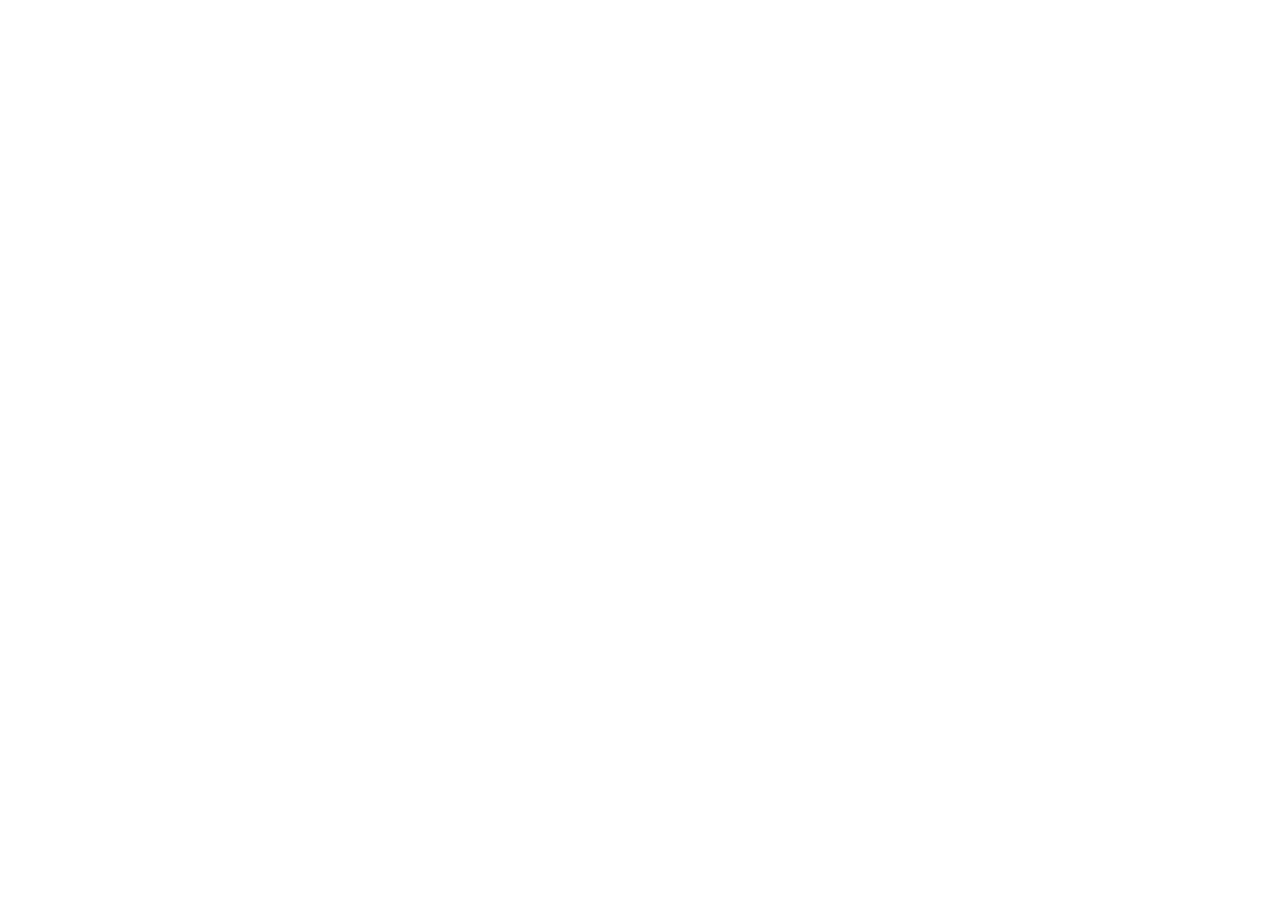
==== blog.html @ 95cf807e "First commit" ====
<!DOCTYPE html>
<html lang="en">
<head>
    <meta charset="UTF-8">
    <meta name="viewport" content="width=device-width, initial-scale=1.0">
    <title>Blog</title>
</head>
<body>
    
</body>
</html>
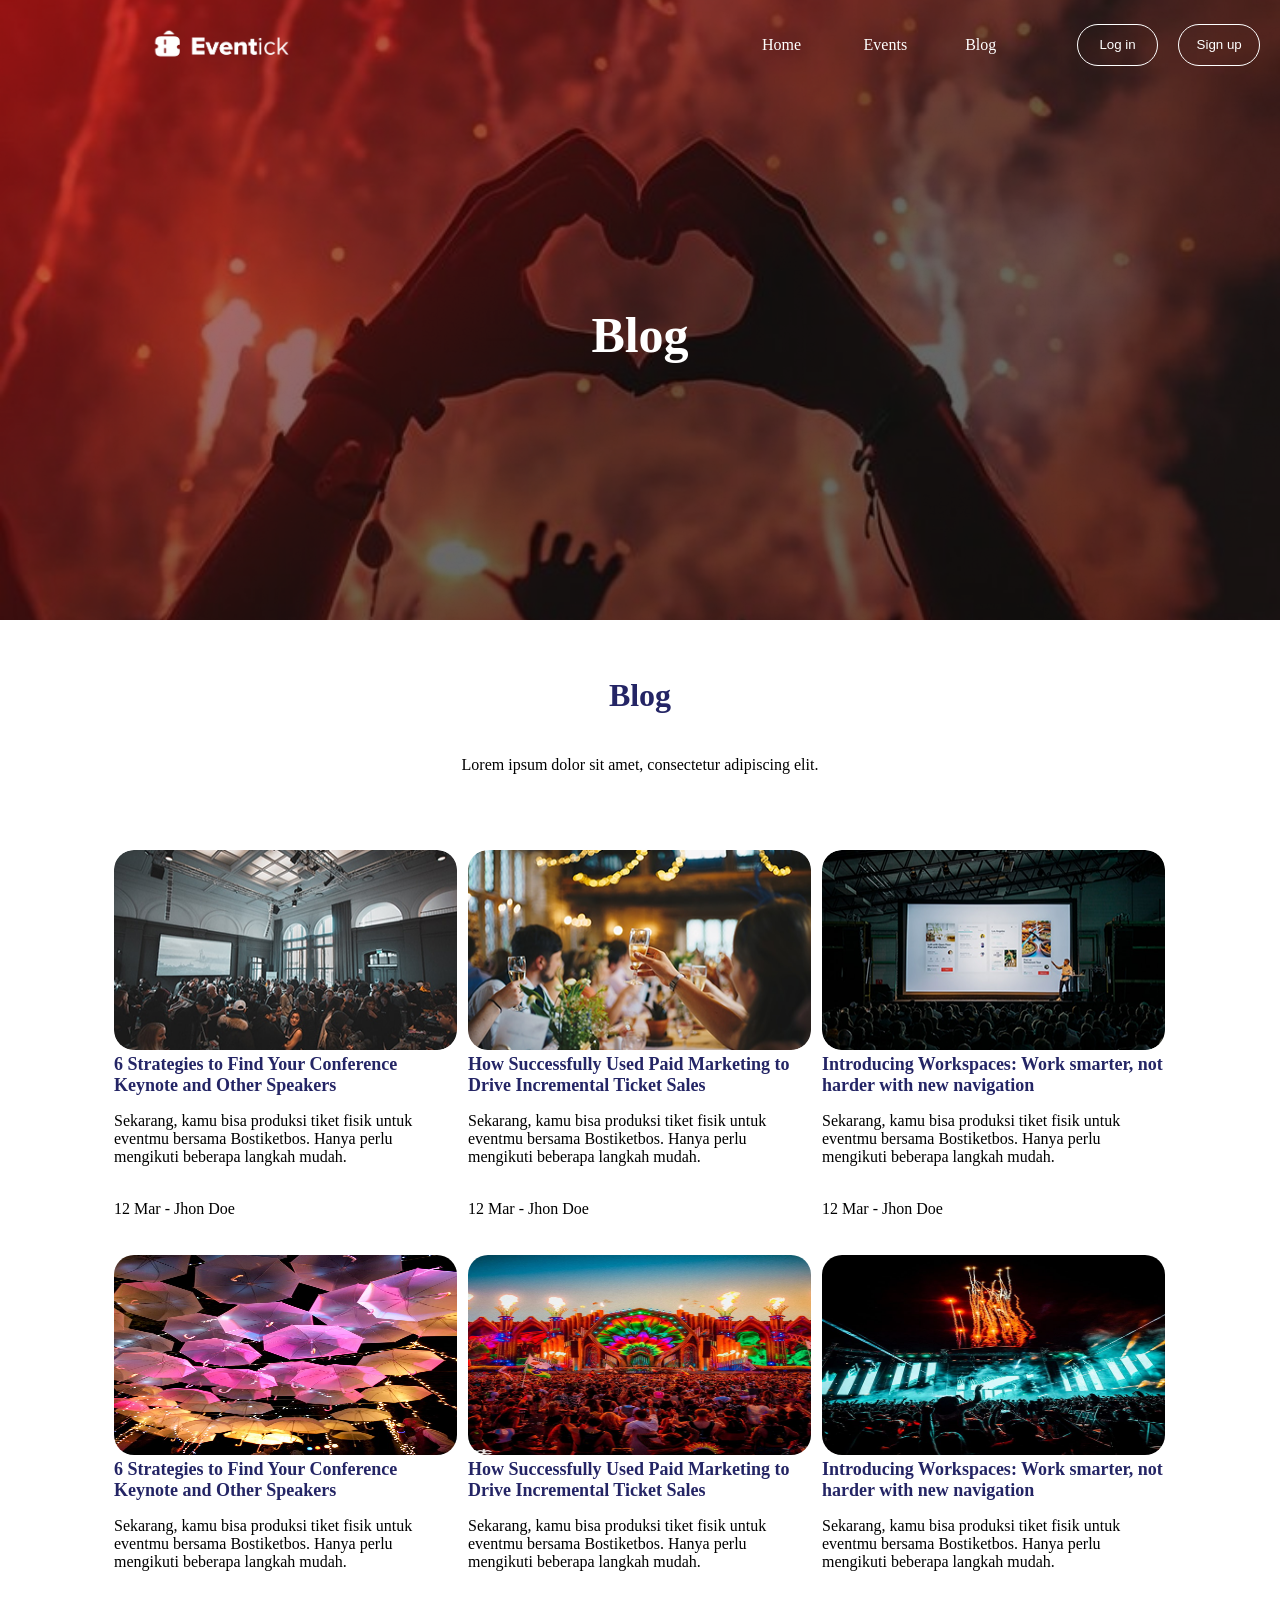
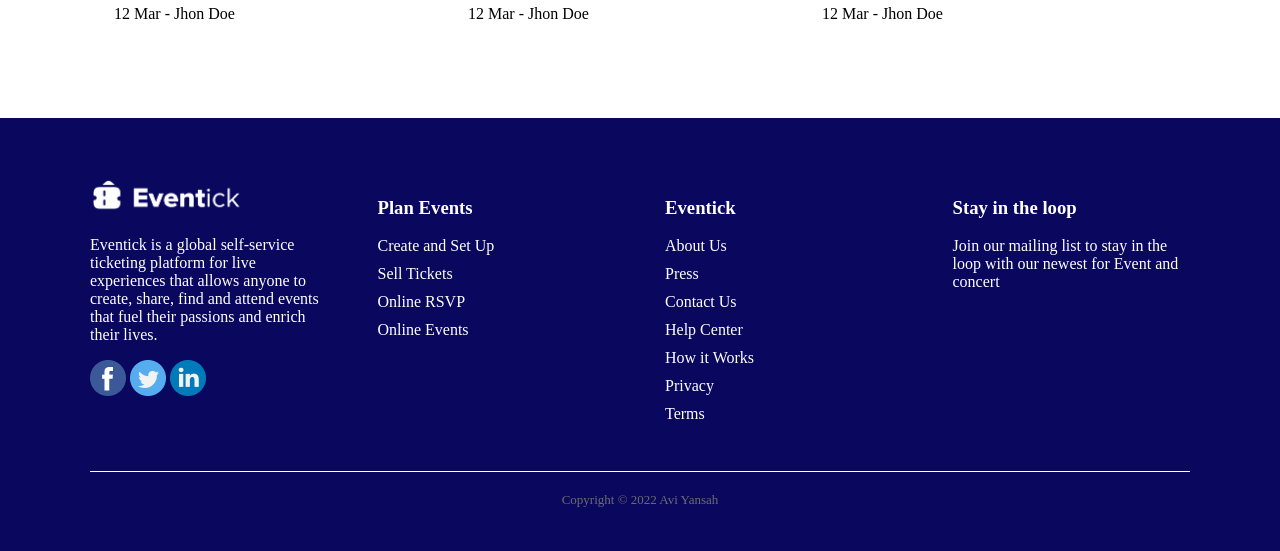
==== commit c7a3b7d0: "home events blog finished" ====
--- a/blog.html
+++ b/blog.html
@@ -1,11 +1,144 @@
 <!DOCTYPE html>
 <html lang="en">
+
 <head>
     <meta charset="UTF-8">
     <meta name="viewport" content="width=device-width, initial-scale=1.0">
     <title>Blog</title>
+    <link rel="stylesheet" href="css/blog.css">
 </head>
+
 <body>
-    
+    <main>
+        <header class="header-bar">
+            <nav class="nav-bar">
+                <div class="logo-bar">
+                    <a href="home.html" class="logo">
+                        <img class="logo" src="images/logo.png" alt="brand logo">
+                    </a>
+                </div>
+                <div class="nav-menu">
+                    <a href="home.html" class="nav-item">Home</a>
+                    <a href="events.html" class="nav-item">Events</a>
+                    <a href="blog.html" class="nav-item">Blog</a>
+                    <a href="login.html" class="nav-login">
+                        <button class="nav-button">Log in</button>
+                    </a>
+                    <a href="signup.html" class="nav-signup">
+                        <button class="nav-button">Sign up</button>
+                    </a>
+                </div>
+            </nav>
+            <section class="header-body">
+                <div class="kpop-description">
+                    <h1 class="titre1">Blog</h1>
+                </div>
+            </section>
+        </header>
+        <section class="blog-section">
+            <div class="blog-description">
+                <h2 class="blog-titre">Blog</h2>
+                <p class="blog-p">Lorem ipsum dolor sit amet, consectetur adipiscing elit. </p>
+            </div>
+            <div class="blog-description1">
+                <img class="blog-images" src="images/Rectangle 14.png" alt="Rectangle 1">
+                <div class="description-blog">
+                    <b class="blog-bold">6 Strategies to Find Your Conference Keynote and Other Speakers</b>
+                    <p class="blog-p">Sekarang, kamu bisa produksi tiket fisik untuk eventmu bersama Bostiketbos. Hanya
+                        perlu mengikuti beberapa langkah mudah.</p><br>
+                    <p class="p-blog">12 Mar - Jhon Doe</p>
+                </div>
+            </div>
+            <div class="blog-description2">
+                <img class="blog-images" src="images/Rectangle 14 (1).png" alt="Rectangle 2">
+                <div class="description-blog">
+                    <b class="blog-bold">How Successfully Used Paid Marketing to Drive Incremental Ticket Sales</b>
+                    <p class="blog-p">Sekarang, kamu bisa produksi tiket fisik untuk eventmu bersama Bostiketbos. Hanya
+                        perlu mengikuti beberapa langkah mudah.</p><br>
+                    <p class="p-blog">12 Mar - Jhon Doe</p>
+                </div>
+            </div>
+            <div class="blog-description3">
+                <img class="blog-images" src="images/Rectangle 14 (2).png" alt="Rectangle 3">
+                <div class="description-blog">
+                    <b class="blog-bold">Introducing Workspaces: Work smarter, not harder with new navigation</b>
+                    <p class="blog-p">Sekarang, kamu bisa produksi tiket fisik untuk eventmu bersama Bostiketbos. Hanya
+                        perlu mengikuti beberapa langkah mudah.</p><br>
+                    <p class="p-blog">12 Mar - Jhon Doe</p>
+                </div>
+            </div>
+            <div class="blog-description4">
+                <img class="blog-images" src="images/Deco Salle Mariage.jpg" alt="Rectangle 4">
+                <div class="description-blog">
+                    <b class="blog-bold">6 Strategies to Find Your Conference Keynote and Other Speakers</b>
+                    <p class="blog-p">Sekarang, kamu bisa produksi tiket fisik untuk eventmu bersama Bostiketbos. Hanya
+                        perlu mengikuti beberapa langkah mudah.</p><br>
+                    <p class="p-blog">12 Mar - Jhon Doe</p>
+                </div>
+            </div>
+            <div class="blog-description5">
+                <img class="blog-images" src="images/181a4d64.jpg" alt="Rectangle 5">
+                <div class="description-blog">
+                    <b class="blog-bold">How Successfully Used Paid Marketing to Drive Incremental Ticket Sales</b>
+                    <p class="blog-p">Sekarang, kamu bisa produksi tiket fisik untuk eventmu bersama Bostiketbos. Hanya
+                        perlu mengikuti beberapa langkah mudah.</p><br>
+                    <p class="p-blog">12 Mar - Jhon Doe</p>
+                </div>
+            </div>
+            <div class="blog-description6">
+                <img class="blog-images" src="images/b2593c28.jpg" alt="Rectangle 6">
+                <div class="description-blog">
+                    <b class="blog-bold">Introducing Workspaces: Work smarter, not harder with new navigation</b>
+                    <p class="blog-p">Sekarang, kamu bisa produksi tiket fisik untuk eventmu bersama Bostiketbos. Hanya
+                        perlu mengikuti beberapa langkah mudah.</p><br>
+                    <p class="p-blog">12 Mar - Jhon Doe</p>
+                </div>
+            </div>
+        <section>
+    </main>
+    <footer class="footer">
+        <div class="container-footer">
+            <div class="footer-div1">
+                <a class="footer-logo" href="Home.html">
+                    <img src="images/logo.png" width="150px">
+                </a>
+                <p>Eventick is a global self-service ticketing platform for live experiences that allows anyone to
+                    create, share, find and attend events that fuel their passions and enrich their lives.</p>
+                <div class="icons">
+                    <img src="images/icon1.png">
+                    <img src="images/icon2.png">
+                    <img src="images/icon3.png">
+                </div>
+            </div>
+            <div class="footer-div2">
+                <h3>Plan Events</h3>
+                <div class="footer-description1">
+                    <a>Create and Set Up</a>
+                    <a>Sell Tickets</a>
+                    <a>Online RSVP</a>
+                    <a>Online Events</a>
+                </div>
+            </div>
+
+            <div class="footer-div3">
+                <h3>Eventick</h3>
+                <div class="footer-description2">
+                    <a> About Us</a>
+                    <a>Press</a>
+                    <a>Contact Us</a>
+                    <a>Help Center</a>
+                    <a>How it Works</a>
+                    <a> Privacy</a>
+                    <a>Terms</a>
+                </div>
+            </div>
+            <div class="footer-div4">
+                <h3>Stay in the loop</h3>
+                <p>Join our mailing list to stay in the loop with our newest for Event and concert</p>
+            </div>
+        </div>
+        <p class="copyright">Copyright © 2022 Avi Yansah</p>
+    </footer>
 </body>
+
 </html>
--- a/css/blog.css
+++ b/css/blog.css
@@ -0,0 +1,232 @@
+/*------------ header ------------*/
+
+body{
+    margin: 0;
+}
+
+.header-bar{
+    display: grid;
+    grid-template-rows: 50px 570px;
+    background-image: url("../images/Rectangle11.png"), url("../images/b2cf705e.jpg");
+    background-size: 100%;
+    background-position-y: 71%;
+    background-repeat: no-repeat;
+}
+ 
+.nav-bar{
+    margin-right: 10px;
+    margin-top: 20px;
+    display: grid;
+    grid-template-columns: 3fr 2fr;
+    grid-template-rows: 50px;
+}
+
+.header-body{
+    display: grid;
+    grid-template-columns: auto auto;
+}
+
+.kpop-team{
+    align-self: center;
+}
+
+.kpop-image{
+    height: 450px;
+    margin-left: 120px;
+}
+
+.kpop-description{
+    grid-column: 1 / 3;
+    align-self: center;
+    justify-self: center;
+    
+}
+
+.nav-menu{
+    display: grid;
+    grid-template-columns: repeat(5, 1fr);
+    align-self: center;
+}
+
+.logo-bar{
+    display: grid;
+    grid-template-columns: repeat(5, 1fr);
+}
+
+.logo{
+    height: 35px;
+    grid-column: 2 / 3;
+    align-self: center;
+}
+
+.nav-button{
+    background: transparent;
+    color: white;
+    align-self: flex-end;
+}
+
+.nav-item{
+    color: white;
+    text-decoration: none;
+    align-self: center;
+}
+
+.nav-button{
+    border: transparent;
+}
+
+.nav-signup , .nav-login{
+    border:  1.5px solid white;
+    border-radius: 30px;
+    height: 30px;
+    text-align: center;
+    padding-top: 10px;
+    margin: 0 10px;
+}
+.titre1{
+    color: white;
+    text-decoration: none;
+    font-size: 50px;
+
+}
+
+
+
+/*---------------- blog part ----------------*/
+
+
+.blog-section{
+    display: grid;
+    grid-template-columns: repeat(3, 344px) ;
+    grid-template-rows: 200px 335px 10px 335px;
+    justify-content: center;
+    gap: 10px;
+    row-gap: 30px;
+}
+
+.blog-description{
+    grid-column: 1 / 4;
+    align-self: center;
+    justify-self: center;
+    display: flex;
+    flex-direction: column;
+    align-items: center;
+}
+
+.blog-description1{
+    grid-row: 2 / 3;
+    grid-column: 1 / 2;
+}
+
+.blog-description2{
+    grid-row: 2 / 3;
+    grid-column: 2 / 3;
+}
+
+.blog-description3{
+    grid-row: 2 / 3;
+    grid-column: 3 / 4;
+}
+
+.blog-description4{
+    grid-row: 4 / 5;
+    grid-column: 1 / 2;
+}
+
+.blog-description5{
+    grid-row: 4 / 5;
+    grid-column: 2 / 3;
+}
+
+.blog-description6{
+    grid-row: 4 / 5;
+    grid-column: 3 / 4;
+    
+}
+
+.blog-images{
+    grid-column: 1 / 3;
+    grid-row: 1 / 2;
+    height: 200px;
+    width: 343px;
+    border-radius: 20px;
+}
+
+.date-blog{
+    grid-row: 2 / 3;
+    grid-column: 1 / 2;
+    justify-self: center;
+    padding-top: 17px;
+}
+
+.description-blog{
+    align-content: center;
+}
+
+.blog-p .p-blog{
+    grid-row: 2 / 3;
+    grid-column: 2 / 3;
+    margin-bottom: 0;
+}
+
+.p-blog{
+    margin-top: 0;
+}
+
+.blog-titre{
+    font-weight: bolder;
+    font-size: xx-large;
+    color: #242565;
+}
+
+.blog-bold{
+    color: #242565;
+    font-size: large;
+    font-weight: bold;
+}
+
+
+/*------------ footer ------------*/
+
+
+
+.footer{
+    background-color: #0A075F;
+    color: white;
+    padding: 60px 90px 30px;
+    margin-top: -200px;
+    list-style: none;
+    display: flex;
+    flex-direction: column;
+    margin-top: 10%;
+}
+
+.container-footer{
+    display: grid;
+    grid-template-columns: 1fr 1fr 1fr 1fr;
+    gap:50px;
+}
+
+.footer-description1{
+    display: flex;
+    flex-direction: column;
+}
+
+.footer-description2{
+    display:flex;
+    flex-direction: column;
+}
+
+.footer-description1 a,.footer-description2 a {
+    margin-bottom: 10px;
+}
+
+.copyright{
+    text-align: center;
+    color: #6d6d6d;
+    margin-top: 38px;
+    border-top: 1px white solid;
+    padding-top: 20px;
+    font-size: small;
+}
+
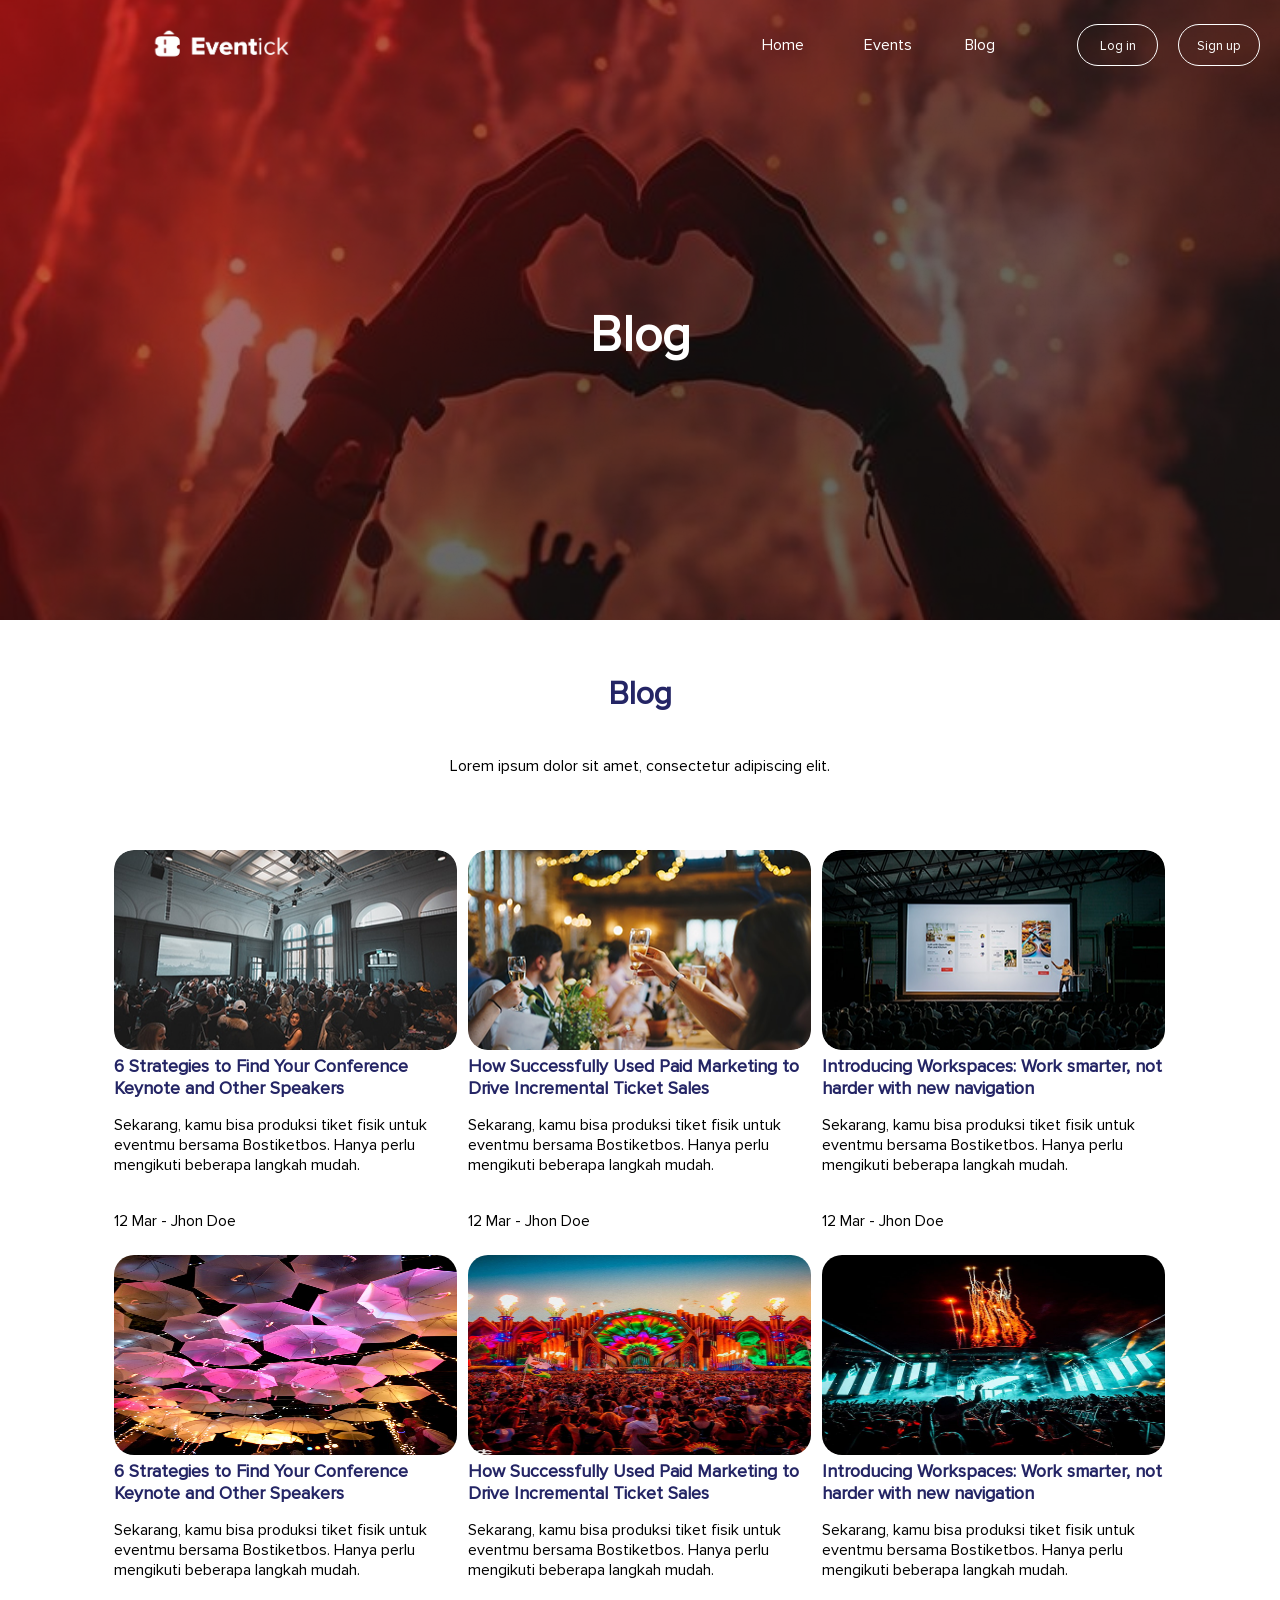
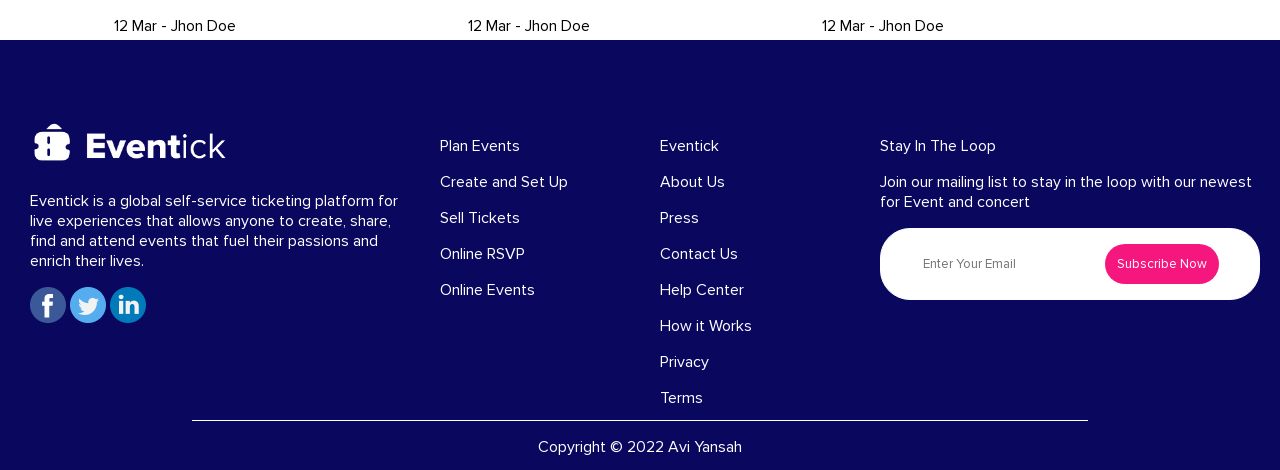
==== commit 02d56a6d: "brief finished" ====
--- a/blog.html
+++ b/blog.html
@@ -96,48 +96,51 @@
             </div>
         <section>
     </main>
-    <footer class="footer">
-        <div class="container-footer">
-            <div class="footer-div1">
-                <a class="footer-logo" href="Home.html">
-                    <img src="images/logo.png" width="150px">
+    <footer>
+        <div class="footer">
+            <div class="footer1">
+                <a href="home.html">
+                    <img class="logo-footer" src="images/logo.png" alt="footer-logo">
                 </a>
-                <p>Eventick is a global self-service ticketing platform for live experiences that allows anyone to
-                    create, share, find and attend events that fuel their passions and enrich their lives.</p>
+                <div class="description-footer">
+                    <p>Eventick is a global self-service ticketing platform for live experiences that allows anyone to
+                        create, share, find and attend events that fuel their passions and enrich their lives.</p>
+                </div>
                 <div class="icons">
                     <img src="images/icon1.png">
                     <img src="images/icon2.png">
                     <img src="images/icon3.png">
                 </div>
             </div>
-            <div class="footer-div2">
-                <h3>Plan Events</h3>
-                <div class="footer-description1">
-                    <a>Create and Set Up</a>
-                    <a>Sell Tickets</a>
-                    <a>Online RSVP</a>
-                    <a>Online Events</a>
+            <div class="footer2">
+                <p class="plan-events-footer">Plan Events</p>
+                <p>Create and Set Up</p>
+                <p>Sell Tickets</p>
+                <p>Online RSVP</p>
+                <p>Online Events</p>
+            </div>
+            <div class="footer3">
+                <p class="eventick-footer">Eventick</p>
+                <p>About Us</p>
+                <p>Press</p>
+                <p>Contact Us</p>
+                <p>Help Center</p>
+                <p>How it Works</p>
+                <p>Privacy</p>
+                <p>Terms</p>
+            </div>
+            <div class="footer4">
+                <p class="eventick-footer">Stay In The Loop</p>
+                <p>Join our mailing list to stay in the loop with our newest for Event and concert</p>
+                <div class="input-cadre">
+                    <input type="email" placeholder="Enter Your Email">
+                    <button>Subscribe Now</button>
                 </div>
             </div>
-
-            <div class="footer-div3">
-                <h3>Eventick</h3>
-                <div class="footer-description2">
-                    <a> About Us</a>
-                    <a>Press</a>
-                    <a>Contact Us</a>
-                    <a>Help Center</a>
-                    <a>How it Works</a>
-                    <a> Privacy</a>
-                    <a>Terms</a>
-                </div>
-            </div>
-            <div class="footer-div4">
-                <h3>Stay in the loop</h3>
-                <p>Join our mailing list to stay in the loop with our newest for Event and concert</p>
-            </div>
         </div>
-        <p class="copyright">Copyright © 2022 Avi Yansah</p>
+        <div class="copyright-cadre">
+            <p class="copyright">Copyright © 2022 Avi Yansah</p>
+        </div>
     </footer>
 </body>
 
--- a/css/blog.css
+++ b/css/blog.css
@@ -1,3 +1,17 @@
+/*------------ font ------------*/
+
+
+*{
+    font-family: font;
+}
+
+@font-face{
+    font-family: "font";
+    src: url("../font/ProximaNova-Regular.ttf");
+}
+
+
+
 /*------------ header ------------*/
 
 body{
@@ -190,43 +204,67 @@
 
 
 
+footer{
+    margin-top: 50px;
+    display: grid;
+    grid-template-rows: 380px 50px;
+    grid-template-columns: none;
+     background-color: #0A075F;
+    color: white;
+    
+}
+
 .footer{
-    background-color: #0A075F;
-    color: white;
-    padding: 60px 90px 30px;
-    margin-top: -200px;
-    list-style: none;
+    grid-row: 1 / 2;
+    display: grid;
+    grid-template-columns: 2fr 1fr 1fr 2fr;
+    grid-template-rows: none;
+    padding-top: 80px;
+    padding-left: 30px;
+    padding-right: 20px;
+    gap: 30px;
+}
+
+.copyright-cadre{
+    grid-row: 2 / 3;
+    justify-self: center;
+    border-top: 1px solid #FFFFFF;
+    width: 70%;
     display: flex;
-    flex-direction: column;
-    margin-top: 10%;
-}
-
-.container-footer{
-    display: grid;
-    grid-template-columns: 1fr 1fr 1fr 1fr;
-    gap:50px;
-}
-
-.footer-description1{
+    justify-content: center;
+}
+
+.footer1{
+    grid-column: 1 / 2;
+
+}
+
+.footer2{
+    grid-column: 2 / 3;
+    
+}
+
+.logo-footer{
+    height: 50px;
+}
+
+.input-cadre{
     display: flex;
-    flex-direction: column;
-}
-
-.footer-description2{
-    display:flex;
-    flex-direction: column;
-}
-
-.footer-description1 a,.footer-description2 a {
-    margin-bottom: 10px;
-}
-
-.copyright{
-    text-align: center;
-    color: #6d6d6d;
-    margin-top: 38px;
-    border-top: 1px white solid;
-    padding-top: 20px;
-    font-size: small;
-}
-
+    justify-content: space-around;
+    padding: 15px;
+    border: 1px solid #ffffff;
+    background-color: #ffffff;
+    border-radius: 30px;
+}
+
+.input-cadre button{
+    padding: 12px;
+    border-radius: 20px;
+    border: none;
+    background-color: #F5167E;
+    color: white;
+}
+
+.input-cadre input{
+    border: none;
+}
